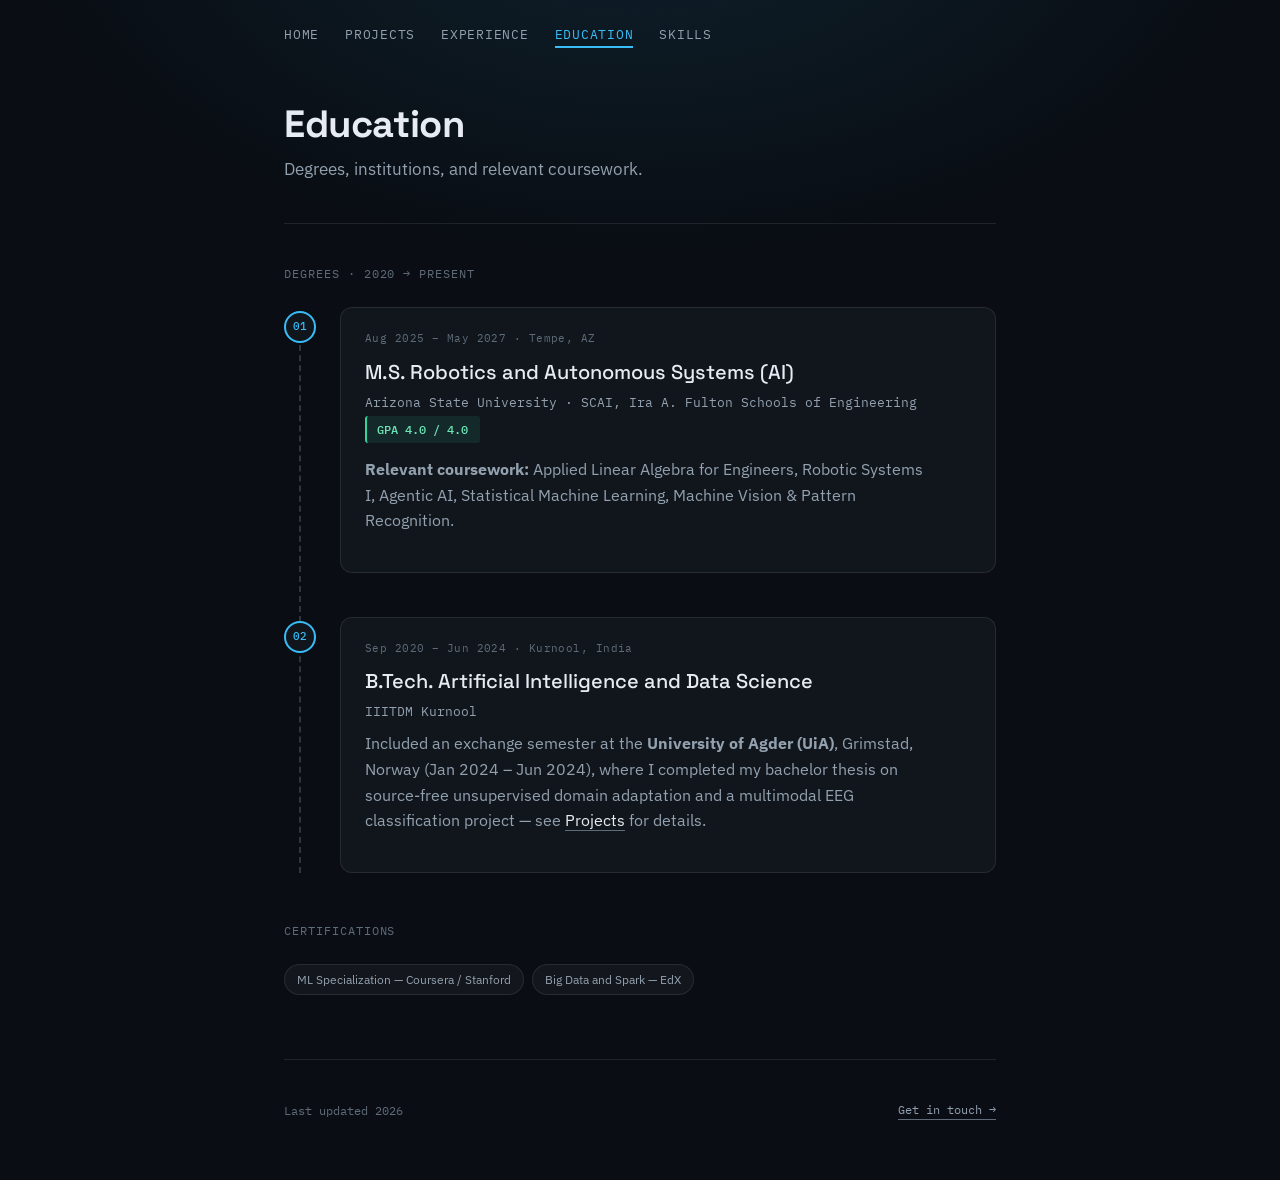
==== education.html @ bf6eb065 "rebuild website" ====
<!DOCTYPE html>
<html lang="en">
<head>
<meta charset="UTF-8">
<meta name="viewport" content="width=device-width, initial-scale=1.0">
<title>Education &middot; Venkata Sai Ganesh Manda</title>
<link rel="preconnect" href="https://fonts.googleapis.com">
<link rel="preconnect" href="https://fonts.gstatic.com" crossorigin>
<link href="https://fonts.googleapis.com/css2?family=Space+Grotesk:wght@400;500;700&family=IBM+Plex+Sans:wght@400;500;600&family=IBM+Plex+Mono:wght@400;500&display=swap" rel="stylesheet">
<link rel="stylesheet" href="style.css">
</head>
<body>

<div class="grid-bg"></div>

<div class="wrap">

  <nav class="topnav">
    <a href="index.html">Home</a>
    <a href="projects.html">Projects</a>
    <a href="experience.html">Experience</a>
    <a href="education.html" class="active">Education</a>
    <a href="skills.html">Skills</a>
  </nav>

  <header class="page-header">
    <h1>Education</h1>
    <p>Degrees, institutions, and relevant coursework.</p>
  </header>

  <div class="section-label">Degrees &middot; 2020 &rarr; Present</div>

  <div class="route">

    <div class="waypoint">
      <div class="wp-marker">01</div>
      <div class="wp-card">
        <div class="wp-coord">Aug 2025 – May 2027 &middot; Tempe, AZ</div>
        <div class="wp-title">M.S. Robotics and Autonomous Systems (AI)</div>
        <div class="wp-subtitle">Arizona State University &middot; SCAI, Ira A. Fulton Schools of Engineering</div>
        <div class="wp-metrics">
          <span class="metric-chip">GPA 4.0 / 4.0</span>
        </div>
        <p class="wp-desc">
          <strong>Relevant coursework:</strong> Applied Linear Algebra for Engineers, Robotic
          Systems I, Agentic AI, Statistical Machine Learning, Machine Vision &amp; Pattern
          Recognition.
        </p>
      </div>
    </div>

    <div class="waypoint">
      <div class="wp-marker">02</div>
      <div class="wp-card">
        <div class="wp-coord">Sep 2020 – Jun 2024 &middot; Kurnool, India</div>
        <div class="wp-title">B.Tech. Artificial Intelligence and Data Science</div>
        <div class="wp-subtitle">IIITDM Kurnool</div>
        <p class="wp-desc">
          Included an exchange semester at the <strong>University of Agder (UiA)</strong>, Grimstad,
          Norway (Jan 2024 – Jun 2024), where I completed my bachelor thesis on source-free
          unsupervised domain adaptation and a multimodal EEG classification project &mdash; see
          <a href="projects.html" class="inline-link">Projects</a> for details.
        </p>
      </div>
    </div>

  </div>

  <div class="section-label">Certifications</div>
  <div class="wp-stack" style="padding-bottom: 24px;">
    <span class="stack-tag">ML Specialization &mdash; Coursera / Stanford</span>
    <span class="stack-tag">Big Data and Spark &mdash; EdX</span>
  </div>

  <footer>
    <p>Last updated 2026</p>
    <a href="mailto:saiganesh.profess@gmail.com">Get in touch →</a>
  </footer>

</div>

<script src="script.js" defer></script>
</body>
</html>
---- style.css ----
:root {
  --bg: #0A0E14;
  --surface: #11161D;
  --surface-hover: #151C25;
  --line: rgba(255, 255, 255, 0.09);
  --line-strong: rgba(255, 255, 255, 0.16);
  --text: #E7ECF2;
  --text-dim: #93A1AF;
  --text-faint: #5E6B78;
  --accent: #38BDF8;
  --accent-bright: #7DD3FC;
  --accent-soft: rgba(56, 189, 248, 0.12);
  --accent-line: rgba(56, 189, 248, 0.30);
  --metric: #34D399;
  --metric-bright: #6EE7B7;
  --metric-soft: rgba(52, 211, 153, 0.10);
}
* { box-sizing: border-box; margin: 0; padding: 0; }
html { scroll-behavior: smooth; }
body {
  background: var(--bg);
  color: var(--text);
  font-family: 'IBM Plex Sans', sans-serif;
  font-size: 17px;
  line-height: 1.6;
  -webkit-font-smoothing: antialiased;
}
.wrap { max-width: 760px; margin: 0 auto; padding: 0 24px; position: relative; }

/* Backdrop: flat dark with a faint glow near the top */
.grid-bg {
  position: fixed; inset: 0; z-index: -2;
  background: radial-gradient(ellipse 900px 500px at 50% -10%, rgba(56, 189, 248, 0.10), transparent 70%);
}

/* Scroll progress bar */
.scroll-progress {
  position: fixed;
  top: 0; left: 0;
  height: 2.5px;
  width: 0%;
  background: linear-gradient(90deg, var(--accent), var(--accent-bright));
  z-index: 100;
  transition: width 0.1s linear;
}

/* Top nav */
.topnav {
  display: flex;
  gap: 26px;
  flex-wrap: wrap;
  padding: 24px 0;
  font-family: 'IBM Plex Mono', monospace;
  font-size: 12.5px;
  letter-spacing: 0.06em;
  text-transform: uppercase;
}
.topnav a {
  position: relative;
  color: var(--text-dim);
  text-decoration: none;
  padding-bottom: 4px;
  transition: color 0.2s;
}
.topnav a::after {
  content: "";
  position: absolute;
  left: 0; bottom: 0;
  width: 100%; height: 2px;
  background: var(--accent);
  transform: scaleX(0);
  transform-origin: left;
  transition: transform 0.25s ease;
}
.topnav a:hover { color: var(--text); }
.topnav a:hover::after { transform: scaleX(1); }
.topnav a.active { color: var(--accent); }
.topnav a.active::after { transform: scaleX(1); }

/* Hero (home page) */
header.hero {
  padding: 40px 0 56px;
  border-bottom: 1px solid var(--line);
}
.eyebrow {
  font-family: 'IBM Plex Mono', monospace;
  font-size: 12px;
  letter-spacing: 0.08em;
  color: var(--accent);
  text-transform: uppercase;
  margin-bottom: 18px;
}
h1 {
  font-family: 'Space Grotesk', sans-serif;
  font-weight: 700;
  font-size: clamp(32px, 6vw, 48px);
  line-height: 1.1;
  letter-spacing: -0.01em;
  margin-bottom: 16px;
  color: var(--text);
}
.subhead {
  font-size: 18.5px;
  color: var(--text-dim);
  max-width: 560px;
  margin-bottom: 28px;
}
.hero-links {
  display: flex;
  gap: 20px;
  flex-wrap: wrap;
  font-family: 'IBM Plex Mono', monospace;
  font-size: 13px;
}
.hero-links a {
  color: var(--text);
  text-decoration: none;
  border-bottom: 1px solid var(--text-faint);
  padding-bottom: 2px;
  transition: border-color 0.15s, color 0.15s;
}
.hero-links a:hover { color: var(--accent); border-color: var(--accent); }

/* Page header (sub-pages) */
header.page-header {
  padding: 32px 0 40px;
  border-bottom: 1px solid var(--line);
}
header.page-header h1 { font-size: clamp(28px, 5vw, 38px); margin-bottom: 10px; }
header.page-header p { color: var(--text-dim); font-size: 17px; max-width: 560px; }

/* About section (home page) */
.about-section {
  padding: 40px 0;
  border-bottom: 1px solid var(--line);
}
.about-section p {
  color: var(--text-dim);
  font-size: 17px;
  max-width: 620px;
  margin-bottom: 14px;
}
.about-section p:last-child { margin-bottom: 0; }

/* Explore grid (home page directory cards) */
.explore-grid {
  display: grid;
  grid-template-columns: repeat(2, 1fr);
  gap: 14px;
  padding: 40px 0;
}
.explore-card {
  background: var(--surface);
  border: 1px solid var(--line);
  border-radius: 12px;
  padding: 20px;
  text-decoration: none;
  display: block;
  transition: border-color 0.2s, transform 0.2s, box-shadow 0.2s, background 0.2s;
}
.explore-card:hover {
  border-color: var(--accent-line);
  background: var(--surface-hover);
  transform: translateY(-3px);
  box-shadow: 0 12px 28px rgba(0, 0, 0, 0.35);
}
.explore-card .ec-label {
  font-family: 'IBM Plex Mono', monospace;
  font-size: 11px;
  color: var(--accent);
  text-transform: uppercase;
  letter-spacing: 0.06em;
  margin-bottom: 6px;
}
.explore-card .ec-title {
  font-family: 'Space Grotesk', sans-serif;
  font-weight: 500;
  font-size: 18px;
  color: var(--text);
  margin-bottom: 6px;
}
.explore-card .ec-desc { color: var(--text-dim); font-size: 14.5px; }

@media (max-width: 560px) {
  .explore-grid { grid-template-columns: 1fr; }
}

/* Section label */
.section-label {
  font-family: 'IBM Plex Mono', monospace;
  font-size: 12px;
  letter-spacing: 0.08em;
  text-transform: uppercase;
  color: var(--text-faint);
  padding: 40px 0 24px;
}

/* Waypoint route (shared by Projects / Education / Experience) */
.route {
  position: relative;
  padding-left: 56px;
}
.route::before {
  content: "";
  position: absolute;
  left: 15px;
  top: 8px;
  bottom: 8px;
  width: 0;
  border-left: 2px dashed var(--line-strong);
}
.waypoint {
  position: relative;
  padding-bottom: 44px;
}
.waypoint:last-child { padding-bottom: 8px; }
.wp-marker {
  position: absolute;
  left: -56px;
  top: 4px;
  width: 32px;
  height: 32px;
  border-radius: 50%;
  background: var(--surface);
  border: 2px solid var(--accent);
  display: flex;
  align-items: center;
  justify-content: center;
  font-family: 'IBM Plex Mono', monospace;
  font-size: 11px;
  font-weight: 500;
  color: var(--accent);
}
.wp-card {
  background: var(--surface);
  border: 1px solid var(--line);
  border-radius: 12px;
  padding: 22px 24px;
  transition: border-color 0.2s, transform 0.2s, box-shadow 0.2s;
}
.wp-card:hover {
  border-color: var(--accent-line);
  transform: translateY(-2px);
  box-shadow: 0 12px 28px rgba(0, 0, 0, 0.35);
}
.wp-coord {
  font-family: 'IBM Plex Mono', monospace;
  font-size: 11px;
  color: var(--text-faint);
  letter-spacing: 0.04em;
  margin-bottom: 8px;
}
.wp-title {
  font-family: 'Space Grotesk', sans-serif;
  font-weight: 500;
  font-size: 20px;
  margin-bottom: 4px;
  color: var(--text);
}
.wp-title a { color: var(--text); text-decoration: none; }
.wp-title a:hover { color: var(--accent); }
.wp-subtitle {
  font-family: 'IBM Plex Mono', monospace;
  font-size: 12.5px;
  color: var(--text-dim);
  margin-bottom: 4px;
}
.wp-desc {
  color: var(--text-dim);
  font-size: 16px;
  margin: 10px 0 16px;
  max-width: 560px;
}
.wp-bullets {
  color: var(--text-dim);
  font-size: 15.5px;
  max-width: 580px;
  margin: 10px 0 16px;
  padding-left: 18px;
}
.wp-bullets li { margin-bottom: 6px; }
.wp-bullets li:last-child { margin-bottom: 0; }
.wp-metrics {
  display: flex;
  flex-wrap: wrap;
  gap: 8px;
  margin-bottom: 14px;
}
.metric-chip {
  font-family: 'IBM Plex Mono', monospace;
  font-size: 12px;
  font-weight: 500;
  background: var(--metric-soft);
  color: var(--metric-bright);
  border: none;
  border-left: 2px solid var(--metric);
  padding: 4px 12px 4px 10px;
  border-radius: 3px;
  white-space: nowrap;
}
.wp-stack {
  display: flex;
  flex-wrap: wrap;
  gap: 8px;
  margin-bottom: 14px;
}
.stack-tag {
  font-size: 12px;
  color: var(--text-dim);
  background: rgba(255, 255, 255, 0.04);
  border: 1px solid var(--line);
  padding: 5px 12px;
  border-radius: 999px;
  transition: border-color 0.2s, color 0.2s, transform 0.2s, background 0.2s;
}
.stack-tag:hover {
  border-color: var(--accent-line);
  color: var(--accent-bright);
  background: var(--accent-soft);
  transform: translateY(-1px);
}
.wp-link {
  display: inline-flex;
  align-items: center;
  gap: 6px;
  font-family: 'IBM Plex Mono', monospace;
  font-size: 12.5px;
  color: var(--text);
  text-decoration: none;
  border-bottom: 1px solid var(--text-faint);
  padding-bottom: 1px;
  transition: color 0.15s, border-color 0.15s;
}
.wp-link:hover { color: var(--accent); border-color: var(--accent); }

.inline-link {
  color: var(--text);
  text-decoration: none;
  border-bottom: 1px solid var(--text-faint);
  transition: border-color 0.15s, color 0.15s;
}
.inline-link:hover { color: var(--accent); border-color: var(--accent); }

/* Skills page */
.skill-group { padding-bottom: 32px; }
.skill-group:last-child { padding-bottom: 0; }
.skill-group-title {
  font-family: 'IBM Plex Mono', monospace;
  font-size: 12.5px;
  letter-spacing: 0.06em;
  text-transform: uppercase;
  color: var(--accent);
  margin-bottom: 14px;
}
.skill-tags {
  display: flex;
  flex-wrap: wrap;
  gap: 9px;
}
.skill-tags .stack-tag { background: var(--surface); border-color: var(--line); font-size: 13px; padding: 6px 14px; }

/* Scroll-reveal */
.reveal {
  opacity: 0;
  transform: translateY(16px);
  transition: opacity 0.6s ease, transform 0.6s ease;
}
.reveal.is-visible {
  opacity: 1;
  transform: translateY(0);
}

/* Footer */
footer {
  border-top: 1px solid var(--line);
  padding: 40px 0 60px;
  margin-top: 40px;
  display: flex;
  justify-content: space-between;
  align-items: center;
  flex-wrap: wrap;
  gap: 12px;
}
footer p {
  font-family: 'IBM Plex Mono', monospace;
  font-size: 12px;
  color: var(--text-faint);
}
footer a {
  color: var(--text-dim);
  text-decoration: none;
  font-family: 'IBM Plex Mono', monospace;
  font-size: 12px;
  border-bottom: 1px solid var(--text-faint);
  transition: color 0.15s, border-color 0.15s;
}
footer a:hover { color: var(--accent); border-color: var(--accent); }

@media (max-width: 560px) {
  .route { padding-left: 44px; }
  .route::before { left: 11px; }
  .wp-marker { left: -44px; width: 28px; height: 28px; font-size: 10px; }
  header.hero { padding: 32px 0 40px; }
}

@media (prefers-reduced-motion: reduce) {
  .grid-bg { animation: none; }
  .reveal { opacity: 1; transform: none; transition: none; }
  * { scroll-behavior: auto !important; }
}
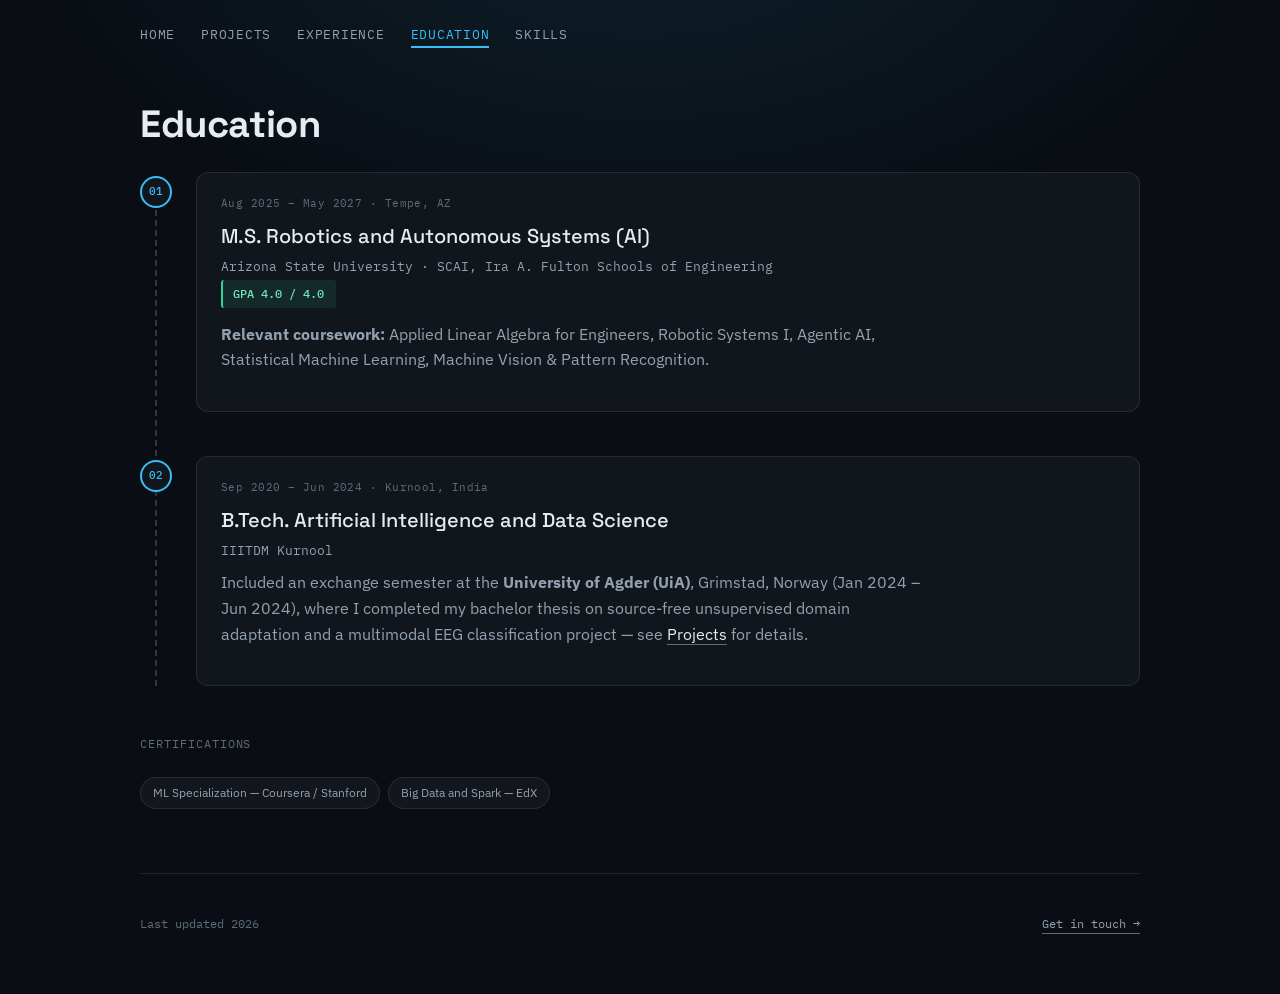
==== commit 5a61b724: "update site" ====
--- a/education.html
+++ b/education.html
@@ -25,10 +25,7 @@
 
   <header class="page-header">
     <h1>Education</h1>
-    <p>Degrees, institutions, and relevant coursework.</p>
   </header>
-
-  <div class="section-label">Degrees &middot; 2020 &rarr; Present</div>
 
   <div class="route">
 
--- a/style.css
+++ b/style.css
@@ -25,7 +25,7 @@
   line-height: 1.6;
   -webkit-font-smoothing: antialiased;
 }
-.wrap { max-width: 760px; margin: 0 auto; padding: 0 24px; position: relative; }
+.wrap { max-width: 1080px; margin: 0 auto; padding: 0 40px; position: relative; }
 
 /* Backdrop: flat dark with a faint glow near the top */
 .grid-bg {
@@ -80,7 +80,6 @@
 /* Hero (home page) */
 header.hero {
   padding: 40px 0 56px;
-  border-bottom: 1px solid var(--line);
 }
 .eyebrow {
   font-family: 'IBM Plex Mono', monospace;
@@ -102,42 +101,89 @@
 .subhead {
   font-size: 18.5px;
   color: var(--text-dim);
-  max-width: 560px;
+  max-width: 680px;
   margin-bottom: 28px;
 }
+.seeking-note {
+  font-family: 'IBM Plex Sans', sans-serif;
+  font-size: 15.5px;
+  color: var(--text);
+  background: var(--accent-soft);
+  border-radius: 4px;
+  padding: 10px 14px;
+  max-width: 680px;
+  margin: -4px 0 24px;
+  line-height: 1.6;
+}
+
 .hero-links {
   display: flex;
-  gap: 20px;
-  flex-wrap: wrap;
-  font-family: 'IBM Plex Mono', monospace;
-  font-size: 13px;
-}
-.hero-links a {
-  color: var(--text);
-  text-decoration: none;
-  border-bottom: 1px solid var(--text-faint);
-  padding-bottom: 2px;
-  transition: border-color 0.15s, color 0.15s;
-}
-.hero-links a:hover { color: var(--accent); border-color: var(--accent); }
+  gap: 24px;
+  flex-wrap: wrap;
+}
+.hero-links a,
+.hero-links a:visited {
+  display: flex;
+  flex-direction: column;
+  align-items: center;
+  gap: 8px;
+  color: var(--text-dim);
+  text-decoration: none !important;
+}
+.hero-links a .icon-box {
+  width: 42px;
+  height: 42px;
+  border-radius: 12px;
+  background: var(--surface);
+  border: 1px solid var(--line);
+  display: flex;
+  align-items: center;
+  justify-content: center;
+  transition: background 0.15s, border-color 0.15s;
+}
+.hero-links a svg {
+  width: 18px;
+  height: 18px;
+  fill: var(--text-dim);
+  transition: fill 0.15s;
+}
+.hero-links a .link-label {
+  font-family: 'IBM Plex Mono', monospace;
+  font-size: 11px;
+  letter-spacing: 0.04em;
+  text-transform: uppercase;
+  text-decoration: none;
+}
+.hero-links a:hover .icon-box {
+  background: var(--accent-soft);
+  border-color: var(--accent-line);
+}
+.hero-links a:hover svg { fill: var(--accent-bright); }
+.hero-links a:hover .link-label { color: var(--accent-bright); }
 
 /* Page header (sub-pages) */
 header.page-header {
-  padding: 32px 0 40px;
-  border-bottom: 1px solid var(--line);
+  padding: 32px 0 16px;
 }
 header.page-header h1 { font-size: clamp(28px, 5vw, 38px); margin-bottom: 10px; }
-header.page-header p { color: var(--text-dim); font-size: 17px; max-width: 560px; }
+header.page-header p { color: var(--text-dim); font-size: 17px; max-width: 700px; }
 
 /* About section (home page) */
 .about-section {
   padding: 40px 0;
   border-bottom: 1px solid var(--line);
 }
+.section-heading {
+  font-family: 'Space Grotesk', sans-serif;
+  font-weight: 600;
+  font-size: 22px;
+  color: var(--text);
+  margin-bottom: 18px;
+}
 .about-section p {
   color: var(--text-dim);
   font-size: 17px;
-  max-width: 620px;
+  max-width: 700px;
   margin-bottom: 14px;
 }
 .about-section p:last-child { margin-bottom: 0; }
@@ -145,9 +191,12 @@
 /* Explore grid (home page directory cards) */
 .explore-grid {
   display: grid;
-  grid-template-columns: repeat(2, 1fr);
+  grid-template-columns: repeat(4, 1fr);
   gap: 14px;
   padding: 40px 0;
+}
+@media (max-width: 860px) {
+  .explore-grid { grid-template-columns: repeat(2, 1fr); }
 }
 .explore-card {
   background: var(--surface);
@@ -269,12 +318,12 @@
   color: var(--text-dim);
   font-size: 16px;
   margin: 10px 0 16px;
-  max-width: 560px;
+  max-width: 700px;
 }
 .wp-bullets {
   color: var(--text-dim);
   font-size: 15.5px;
-  max-width: 580px;
+  max-width: 720px;
   margin: 10px 0 16px;
   padding-left: 18px;
 }
